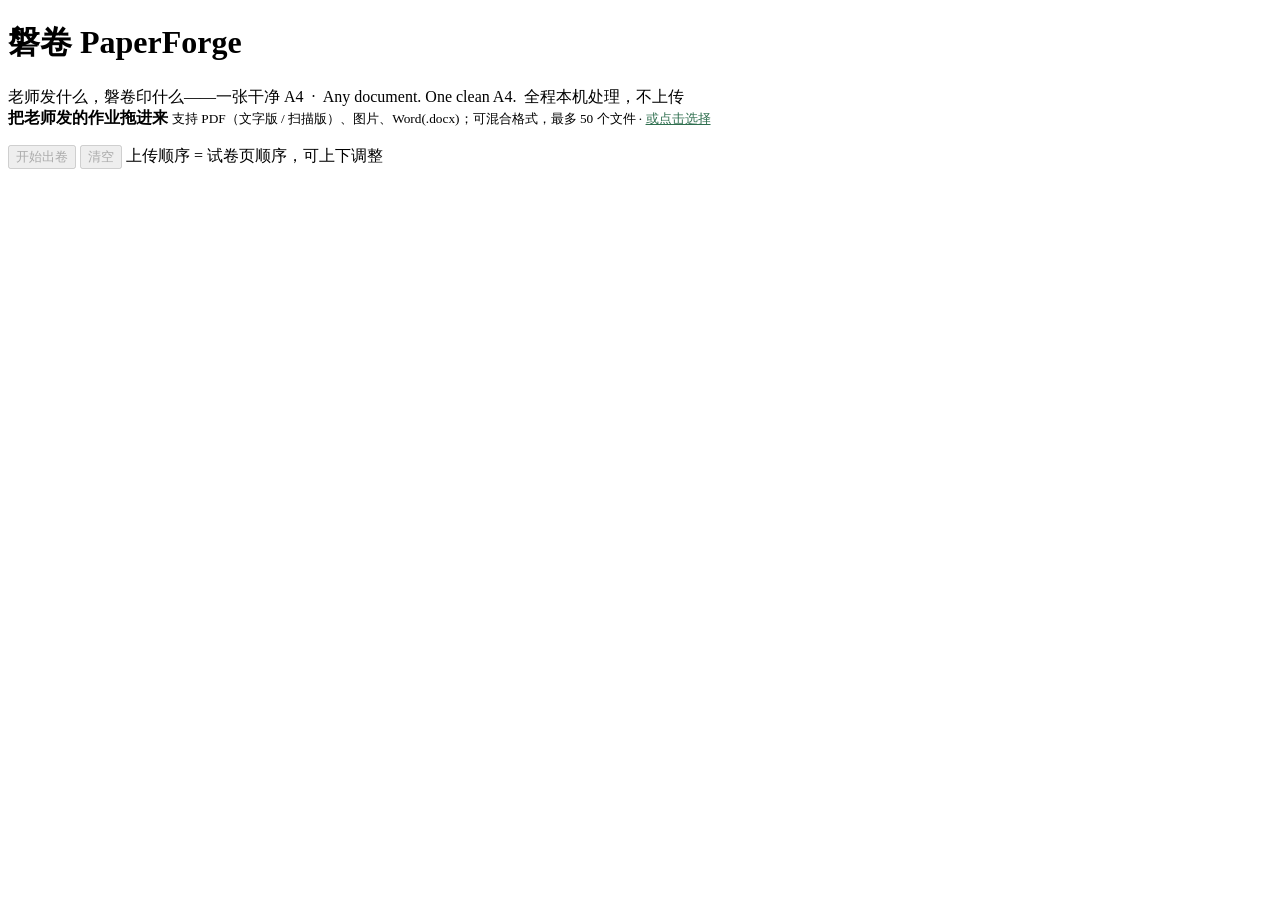
==== web/index.html @ 998189dc "feat: 磐卷 PaperForge V1.0 打印引擎 任意 PDF/图片/Word → 标准 A4 试卷 PDF。PRD §8.1 验收 F01-F10 全通过， 在公开样本与真实材料两套输入下" ====
<!DOCTYPE html>
<html lang="zh-CN">
<head>
<meta charset="utf-8">
<meta name="viewport" content="width=device-width,initial-scale=1">
<title>磐卷 PaperForge · 老师发什么，磐卷印什么</title>
<link rel="stylesheet" href="/css/app.css">
</head>
<body>
<header>
  <h1>磐卷 PaperForge</h1>
  <div class="tag">老师发什么，磐卷印什么——一张干净 A4 &nbsp;·&nbsp; Any document. One clean A4.
    &nbsp;<span class="badge">全程本机处理，不上传</span></div>
</header>
<main>
  <div class="card">
    <div class="drop" id="drop">
      <b>把老师发的作业拖进来</b>
      <small>支持 PDF（文字版 / 扫描版）、图片、Word(.docx)；可混合格式，最多 50 个文件 ·
        <a href="#" id="pick" style="color:#2f6f4f">或点击选择</a></small>
      <input type="file" id="fin" multiple accept=".pdf,.docx,.jpg,.jpeg,.png,.webp,.bmp" hidden>
    </div>
    <ul class="files" id="list"></ul>
    <div class="row" style="margin-top:14px">
      <button id="go" disabled>开始出卷</button>
      <button class="ghost" id="clr" disabled>清空</button>
      <span class="hint" id="hint">上传顺序 = 试卷页顺序，可上下调整</span>
    </div>
  </div>

  <div class="card" id="prog" hidden>
    <div class="row" style="justify-content:space-between">
      <b id="stage">排队中</b><span class="hint" id="pct">0%</span>
    </div>
    <div class="bar"><i id="bar"></i></div>
    <pre class="log" id="log"></pre>
  </div>
</main>
<script>
const $=s=>document.querySelector(s);
const fmtLogs=v=>(v||[]).map(x=>typeof x==='string'?x:`[${x.t}s] ${x.msg}`).join(' | ');
let files=[];   // {file, name, size}

function render(){
  const ul=$('#list'); ul.innerHTML='';
  files.forEach((f,i)=>{
    const li=document.createElement('li');
    li.innerHTML=`<span class="nm">${f.name}</span><span class="sz">${(f.size/1024).toFixed(0)} KB</span>
      <span class="mv"><button data-a="up" data-i="${i}">↑</button><button data-a="dn" data-i="${i}">↓</button>
      <button data-a="rm" data-i="${i}">✗</button></span>`;
    ul.appendChild(li);
  });
  $('#go').disabled = files.length===0;
  $('#clr').disabled = files.length===0;
  $('#hint').textContent = files.length? `${files.length} 个文件 · 上传顺序 = 页序` : '上传顺序 = 试卷页顺序，可上下调整';
}
function add(list){
  for(const f of list){
    if(files.some(x=>x.name===f.name && x.size===f.size)) continue;
    files.push({file:f, name:f.name, size:f.size});
  }
  render();
}
$('#pick').onclick=e=>{e.preventDefault(); $('#fin').click();};
$('#drop').onclick=()=>$('#fin').click();
$('#fin').onchange=e=>add(e.target.files);
$('#clr').onclick=()=>{files=[]; render();};
$('#list').onclick=e=>{
  const a=e.target.dataset.a, i=+e.target.dataset.i;
  if(!a) return;
  if(a==='rm') files.splice(i,1);
  if(a==='up'&&i>0) [files[i-1],files[i]]=[files[i],files[i-1]];
  if(a==='dn'&&i<files.length-1) [files[i+1],files[i]]=[files[i],files[i+1]];
  render();
};
['dragenter','dragover'].forEach(ev=>$('#drop').addEventListener(ev,e=>{e.preventDefault();$('#drop').classList.add('on');}));
['dragleave','drop'].forEach(ev=>$('#drop').addEventListener(ev,e=>{e.preventDefault();$('#drop').classList.remove('on');}));
$('#drop').addEventListener('drop',e=>add(e.dataTransfer.files));

$('#go').onclick=async()=>{
  const fd=new FormData();
  files.forEach(f=>fd.append('files', f.file, f.name));
  $('#prog').hidden=false; $('#go').disabled=true;
  $('#stage').textContent='上传中…'; $('#log').textContent='';
  let r;
  try{ r=await (await fetch('/api/tasks',{method:'POST',body:fd})).json(); }
  catch(e){ $('#stage').textContent='上传失败：'+e.message; $('#go').disabled=false; return; }
  (r.rejected||[]).forEach(x=>$('#log').textContent+=`✗ ${x.name}：${x.error}\n`);
  if(!r.task_id){ $('#stage').textContent='没有可用文件'; $('#go').disabled=false; return; }
  const timer=setInterval(async()=>{
    let s; try{ s=await (await fetch('/api/tasks/'+r.task_id)).json(); }catch(e){ return; }
    $('#stage').textContent=s.stage; $('#pct').textContent=Math.round(s.progress*100)+'%';
    $('#bar').style.width=(s.progress*100)+'%';
    $('#log').textContent=fmtLogs(s.logs);
    $('#log').scrollTop=$('#log').scrollHeight;
    if(s.status==='done'||s.status==='partial'||s.status==='failed'){
      clearInterval(timer); $('#go').disabled=false;
      if(s.export_ready) location.href='/preview.html?task='+r.task_id;
      else { $('#stage').textContent='失败：'+(s.error||'没有可排版的内容'); }
    }
  },900);
};
</script>
</body>
</html>
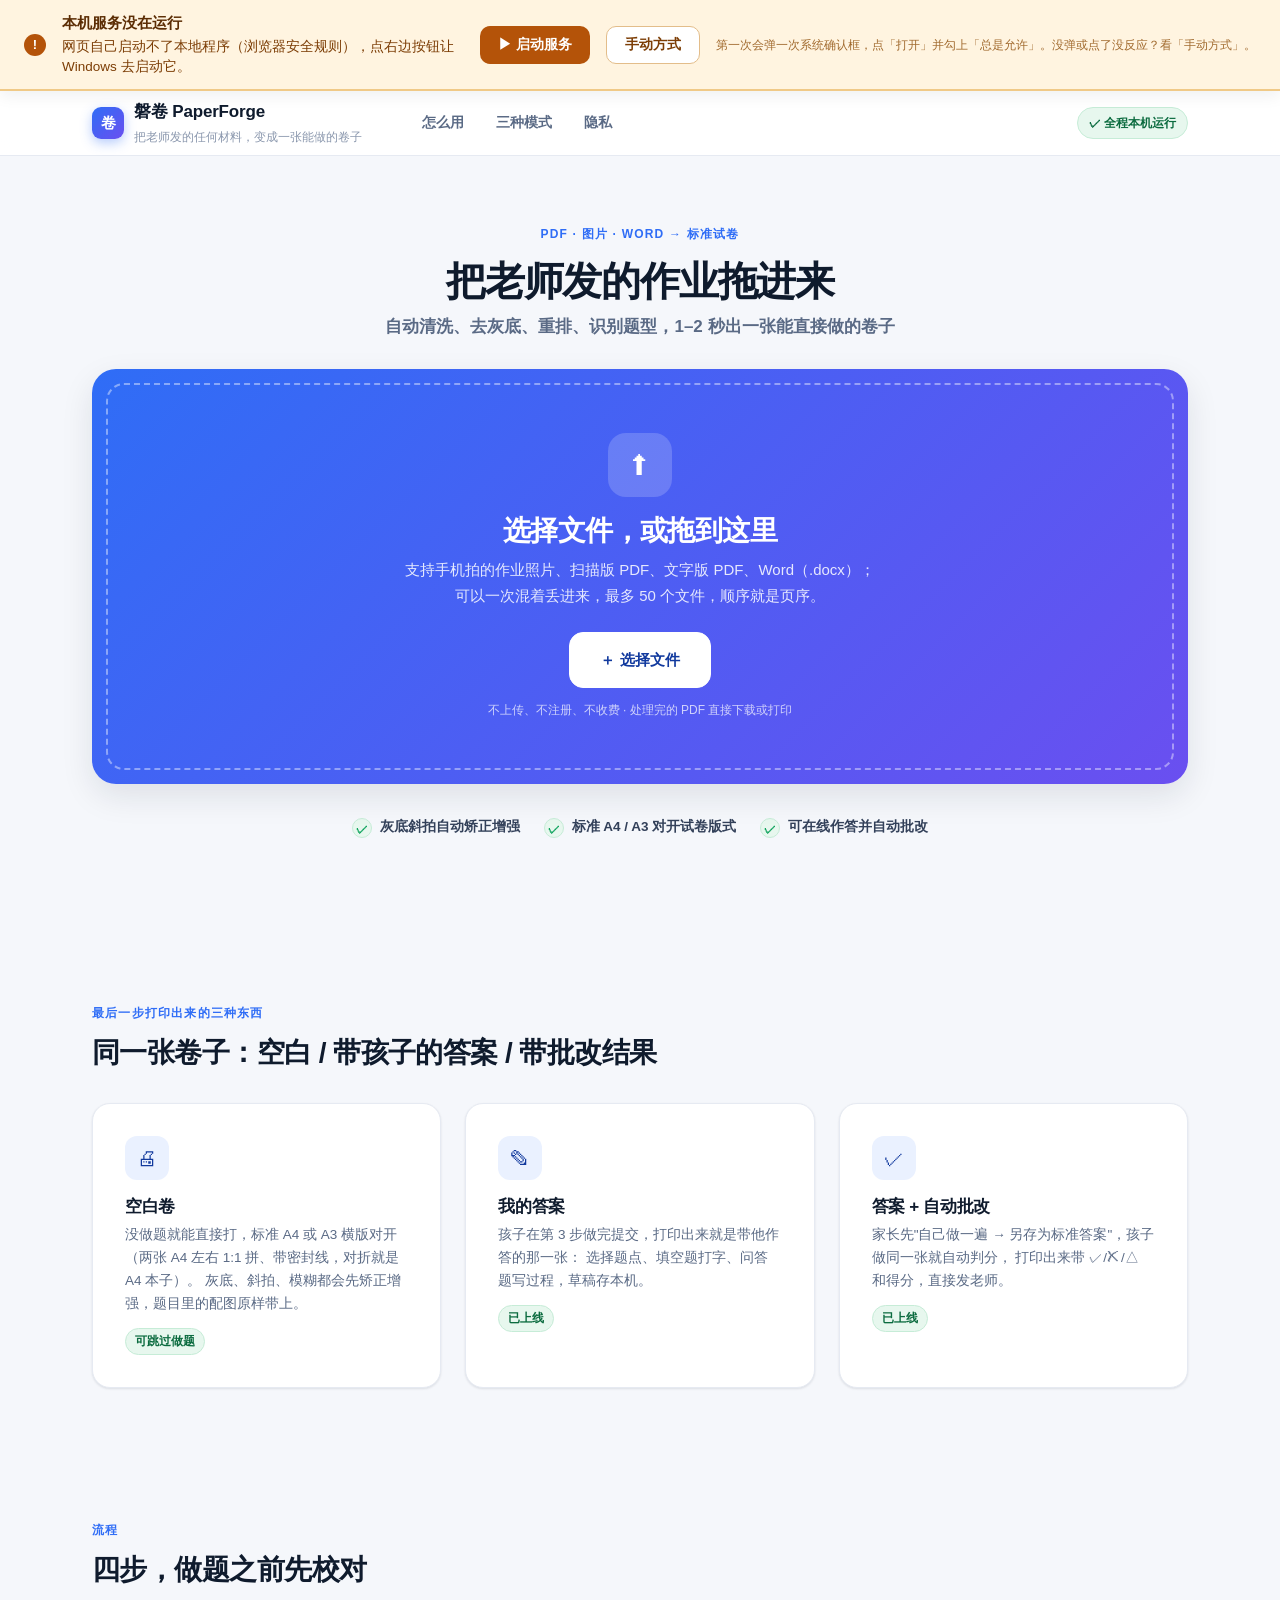
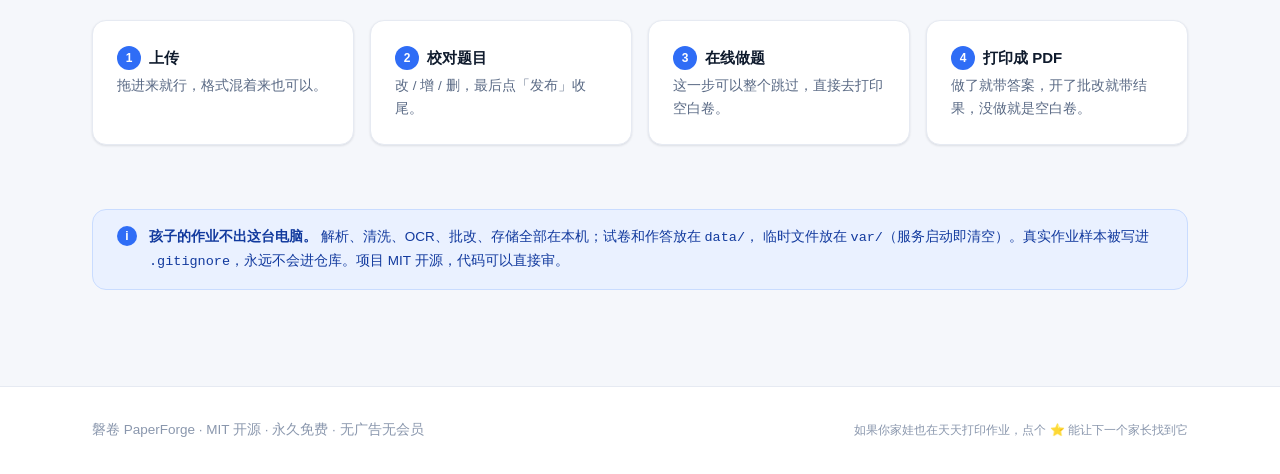
==== commit 22bf77e1: "feat: 配图裁图重写 + 题号识别补强 + 成品审计尺（九份真卷"做不了"清零） 裁图（app/extractor/figures.py） - 栏内探测 + 连通域分组 + 补洞合并：一张图不许被" ====
--- a/web/index.html
+++ b/web/index.html
@@ -4,55 +4,155 @@
 <meta charset="utf-8">
 <meta name="viewport" content="width=device-width,initial-scale=1">
 <title>磐卷 PaperForge · 老师发什么，磐卷印什么</title>
-<link rel="stylesheet" href="/css/app.css">
+<!-- 相对路径：绝对路径 /css/app.css 在 file:// 下会去磁盘根找，样式全丢 -->
+<link rel="stylesheet" href="css/app.css">
+<!-- 服务门闸：本机服务没起来时给一个「启动服务」按钮。
+     浏览器不能自己启动本地进程，所以这个按钮走 panjuan:// 协议让 Windows 去拉起服务。-->
+<script src="js/gate.js"></script>
 </head>
 <body>
-<header>
-  <h1>磐卷 PaperForge</h1>
-  <div class="tag">老师发什么，磐卷印什么——一张干净 A4 &nbsp;·&nbsp; Any document. One clean A4.
-    &nbsp;<span class="badge">全程本机处理，不上传</span></div>
-</header>
+<nav class="nav">
+  <div class="wrap nav__in">
+    <a class="logo" href="index.html">
+      <span class="logo__mark">卷</span>
+      <span>磐卷 PaperForge<small>把老师发的任何材料，变成一张能做的卷子</small></span>
+    </a>
+    <div class="nav__links">
+      <a href="#how">怎么用</a><a href="#modes">三种模式</a><a href="#privacy">隐私</a>
+    </div>
+    <div class="nav__right">
+      <span class="pill">✓ 全程本机运行</span>
+    </div>
+  </div>
+</nav>
+
 <main>
-  <div class="card">
-    <div class="drop" id="drop">
-      <b>把老师发的作业拖进来</b>
-      <small>支持 PDF（文字版 / 扫描版）、图片、Word(.docx)；可混合格式，最多 50 个文件 ·
-        <a href="#" id="pick" style="color:#2f6f4f">或点击选择</a></small>
+  <section class="wrap">
+
+    <div class="head">
+      <span class="eyebrow">PDF · 图片 · Word → 标准试卷</span>
+      <h1>把老师发的作业拖进来<small>自动清洗、去灰底、重排、识别题型，1–2 秒出一张能直接做的卷子</small></h1>
+    </div>
+
+    <div class="dropzone" id="drop">
+      <div class="dropzone__ico">⬆</div>
+      <h2>选择文件，或拖到这里</h2>
+      <p>支持手机拍的作业照片、扫描版 PDF、文字版 PDF、Word（.docx）；<br>
+        可以一次混着丢进来，最多 50 个文件，顺序就是页序。</p>
+      <button class="btn btn--lg btn--white" id="pickBtn" type="button">＋ 选择文件</button>
+      <small>不上传、不注册、不收费 · 处理完的 PDF 直接下载或打印</small>
       <input type="file" id="fin" multiple accept=".pdf,.docx,.jpg,.jpeg,.png,.webp,.bmp" hidden>
     </div>
-    <ul class="files" id="list"></ul>
-    <div class="row" style="margin-top:14px">
-      <button id="go" disabled>开始出卷</button>
-      <button class="ghost" id="clr" disabled>清空</button>
-      <span class="hint" id="hint">上传顺序 = 试卷页顺序，可上下调整</span>
-    </div>
+
+    <div class="trust">
+      <div><span class="tick">✓</span> 灰底斜拍自动矫正增强</div>
+      <div><span class="tick">✓</span> 标准 A4 / A3 对开试卷版式</div>
+      <div><span class="tick">✓</span> 可在线作答并自动批改</div>
+    </div>
+
+    <div id="picked" hidden style="margin-top:var(--s7)">
+      <div class="card">
+        <div class="card__head">
+          <h2>要出卷的文件</h2>
+          <span class="spacer"></span>
+          <span class="hint" id="hint">上传顺序 = 试卷页顺序</span>
+        </div>
+        <ul class="files" id="list"></ul>
+        <div class="btn-row" style="margin-top:var(--s5)">
+          <button class="btn btn--lg" id="go" disabled>开始出卷</button>
+          <button class="btn btn--lg btn--ghost" id="clr" disabled>清空</button>
+          <span class="hint">图片大的话多等几秒，扫描版会走增强</span>
+        </div>
+      </div>
+    </div>
+
+    <div class="card" id="prog" hidden style="margin-top:var(--s6)">
+      <div class="card__head"><h2 id="stage">排队中</h2>
+        <span class="spacer"></span><span class="badge badge--muted" id="pct">0%</span></div>
+      <div class="bar"><i id="bar"></i></div>
+      <pre class="log" id="log"></pre>
+    </div>
+  </section>
+
+  <section class="wrap" id="modes" style="margin-top:var(--s9)">
+    <div class="head head--left"><span class="eyebrow">最后一步打印出来的三种东西</span>
+      <h2 style="font-size:var(--f-2xl)">同一张卷子：空白 / 带孩子的答案 / 带批改结果</h2></div>
+    <div class="grid3">
+      <div class="feature">
+        <div class="feature__ico">🖨</div>
+        <h3>空白卷</h3>
+        <p>没做题就能直接打，标准 A4 或 A3 横版对开（两张 A4 左右 1:1 拼、带密封线，对折就是 A4 本子）。
+          灰底、斜拍、模糊都会先矫正增强，题目里的配图原样带上。</p>
+        <span class="badge badge--ok">可跳过做题</span>
+      </div>
+      <div class="feature">
+        <div class="feature__ico">✎</div>
+        <h3>我的答案</h3>
+        <p>孩子在第 3 步做完提交，打印出来就是带他作答的那一张：
+          选择题点、填空题打字、问答题写过程，草稿存本机。</p>
+        <span class="badge badge--ok">已上线</span>
+      </div>
+      <div class="feature">
+        <div class="feature__ico">✓</div>
+        <h3>答案 + 自动批改</h3>
+        <p>家长先"自己做一遍 → 另存为标准答案"，孩子做同一张就自动判分，
+          打印出来带 ✓/✗/△ 和得分，直接发老师。</p>
+        <span class="badge badge--ok">已上线</span>
+      </div>
+    </div>
+  </section>
+
+  <section class="wrap" id="how" style="margin-top:var(--s8)">
+    <div class="head head--left"><span class="eyebrow">流程</span>
+      <h2 style="font-size:var(--f-2xl)">四步，做题之前先校对</h2></div>
+    <div class="flow">
+      <div><b><i>1</i>上传</b><p>拖进来就行，格式混着来也可以。</p></div>
+      <div><b><i>2</i>校对题目</b><p>改 / 增 / 删，最后点「发布」收尾。</p></div>
+      <div><b><i>3</i>在线做题</b><p>这一步可以整个跳过，直接去打印空白卷。</p></div>
+      <div><b><i>4</i>打印成 PDF</b><p>做了就带答案，开了批改就带结果，没做就是空白卷。</p></div>
+    </div>
+  </section>
+
+  <section class="wrap" id="privacy" style="margin-top:var(--s8)">
+    <div class="alert alert--info">
+      <span class="alert__i">i</span>
+      <div><b>孩子的作业不出这台电脑。</b>
+        解析、清洗、OCR、批改、存储全部在本机；试卷和作答放在 <code>data/</code>，
+        临时文件放在 <code>var/</code>（服务启动即清空）。真实作业样本被写进
+        <code>.gitignore</code>，永远不会进仓库。项目 MIT 开源，代码可以直接审。</div>
+    </div>
+  </section>
+</main>
+
+<footer class="foot">
+  <div class="wrap">
+    <span>磐卷 PaperForge · MIT 开源 · 永久免费 · 无广告无会员</span>
+    <span class="spacer"></span>
+    <span class="hint">如果你家娃也在天天打印作业，点个 ⭐ 能让下一个家长找到它</span>
   </div>
-
-  <div class="card" id="prog" hidden>
-    <div class="row" style="justify-content:space-between">
-      <b id="stage">排队中</b><span class="hint" id="pct">0%</span>
-    </div>
-    <div class="bar"><i id="bar"></i></div>
-    <pre class="log" id="log"></pre>
-  </div>
-</main>
+</footer>
+
 <script>
 const $=s=>document.querySelector(s);
-const fmtLogs=v=>(v||[]).map(x=>typeof x==='string'?x:`[${x.t}s] ${x.msg}`).join(' | ');
-let files=[];   // {file, name, size}
+const fmtLogs=v=>(v||[]).map(x=>typeof x==='string'?x:`[${x.t}s] ${x.msg}`).join('\n');
+let files=[];
 
 function render(){
   const ul=$('#list'); ul.innerHTML='';
   files.forEach((f,i)=>{
+    const ext=(f.name.split('.').pop()||'').toUpperCase().slice(0,4);
     const li=document.createElement('li');
-    li.innerHTML=`<span class="nm">${f.name}</span><span class="sz">${(f.size/1024).toFixed(0)} KB</span>
-      <span class="mv"><button data-a="up" data-i="${i}">↑</button><button data-a="dn" data-i="${i}">↓</button>
-      <button data-a="rm" data-i="${i}">✗</button></span>`;
+    li.innerHTML=`<span class="ic">${ext}</span>
+      <span class="nm">${f.name}</span><span class="sz">${(f.size/1024).toFixed(0)} KB</span>
+      <span class="mv"><button data-a="up" data-i="${i}" title="上移">↑</button>
+        <button data-a="dn" data-i="${i}" title="下移">↓</button>
+        <button data-a="rm" data-i="${i}" title="移除">✗</button></span>`;
     ul.appendChild(li);
   });
   $('#go').disabled = files.length===0;
   $('#clr').disabled = files.length===0;
-  $('#hint').textContent = files.length? `${files.length} 个文件 · 上传顺序 = 页序` : '上传顺序 = 试卷页顺序，可上下调整';
+  $('#picked').hidden = files.length===0;
+  $('#hint').textContent = files.length? `${files.length} 个文件 · 顺序 = 页序` : '上传顺序 = 试卷页顺序';
 }
 function add(list){
   for(const f of list){
@@ -61,8 +161,8 @@
   }
   render();
 }
-$('#pick').onclick=e=>{e.preventDefault(); $('#fin').click();};
-$('#drop').onclick=()=>$('#fin').click();
+$('#pickBtn').onclick=e=>{e.preventDefault(); if(location.protocol!=='file:') $('#fin').click();};
+$('#drop').onclick=()=>{ if(location.protocol!=='file:') $('#fin').click(); };
 $('#fin').onchange=e=>add(e.target.files);
 $('#clr').onclick=()=>{files=[]; render();};
 $('#list').onclick=e=>{
@@ -75,7 +175,28 @@
 };
 ['dragenter','dragover'].forEach(ev=>$('#drop').addEventListener(ev,e=>{e.preventDefault();$('#drop').classList.add('on');}));
 ['dragleave','drop'].forEach(ev=>$('#drop').addEventListener(ev,e=>{e.preventDefault();$('#drop').classList.remove('on');}));
-$('#drop').addEventListener('drop',e=>add(e.dataTransfer.files));
+$('#drop').addEventListener('drop',e=>{ if(location.protocol!=='file:') add(e.dataTransfer.files); });
+
+/* 出完版直接进第 2 步「校对题目」：识别题型要跑 OCR，扫描卷十几秒，
+   所以这一步要有明确反馈，不能让页面停在"完成"上什么都不发生。 */
+async function toProofread(tid){
+  $('#stage').textContent='识别题型与配图…（扫描卷要跑 OCR，可能要十几秒）';
+  $('#pct').textContent=''; $('#bar').style.width='100%';
+  try{
+    const res=await fetch('api/papers/'+tid+'/parse',{method:'POST'});
+    const j=await res.json().catch(()=>({}));
+    if(!res.ok) throw new Error(j.detail||('HTTP '+res.status));
+    location.href='proofread.html?paper='+j.paper_id;
+  }catch(e){
+    $('#stage').textContent='识别题型失败：'+e.message;
+    $('#go').disabled=false;
+    const p=document.createElement('p'); p.className='hint'; p.style.marginTop='10px';
+    p.textContent='这份材料出得了版但认不出题目（常见于纯扫描又缺 OCR 引擎）。';
+    const a=document.createElement('a'); a.href='print.html?task='+tid; a.textContent='先去第 4 步打一张整页版 →';
+    p.appendChild(a);
+    $('#prog').appendChild(p);
+  }
+}
 
 $('#go').onclick=async()=>{
   const fd=new FormData();
@@ -83,20 +204,20 @@
   $('#prog').hidden=false; $('#go').disabled=true;
   $('#stage').textContent='上传中…'; $('#log').textContent='';
   let r;
-  try{ r=await (await fetch('/api/tasks',{method:'POST',body:fd})).json(); }
+  try{ r=await (await fetch('api/tasks',{method:'POST',body:fd})).json(); }
   catch(e){ $('#stage').textContent='上传失败：'+e.message; $('#go').disabled=false; return; }
   (r.rejected||[]).forEach(x=>$('#log').textContent+=`✗ ${x.name}：${x.error}\n`);
   if(!r.task_id){ $('#stage').textContent='没有可用文件'; $('#go').disabled=false; return; }
   const timer=setInterval(async()=>{
-    let s; try{ s=await (await fetch('/api/tasks/'+r.task_id)).json(); }catch(e){ return; }
+    let s; try{ s=await (await fetch('api/tasks/'+r.task_id)).json(); }catch(e){ return; }
     $('#stage').textContent=s.stage; $('#pct').textContent=Math.round(s.progress*100)+'%';
     $('#bar').style.width=(s.progress*100)+'%';
     $('#log').textContent=fmtLogs(s.logs);
     $('#log').scrollTop=$('#log').scrollHeight;
     if(s.status==='done'||s.status==='partial'||s.status==='failed'){
       clearInterval(timer); $('#go').disabled=false;
-      if(s.export_ready) location.href='/preview.html?task='+r.task_id;
-      else { $('#stage').textContent='失败：'+(s.error||'没有可排版的内容'); }
+      if(s.export_ready) toProofread(r.task_id);
+      else $('#stage').textContent='失败：'+(s.error||'没有可排版的内容');
     }
   },900);
 };
--- a/web/css/app.css
+++ b/web/css/app.css
@@ -0,0 +1,379 @@
+/* 磐卷 PaperForge · 设计系统 v2
+ *
+ * 两条硬约束（都是被真实反馈打出来的）：
+ *  1) 所有页面引用样式必须用【相对路径】css/app.css。
+ *     写成 /css/app.css 时，用户双击 HTML 用 file:// 打开会去 C:/css/app.css 找，
+ *     找不到 → 整页裸 HTML（用户原话"黑不溜秋的什么玩意"就是这个）。
+ *  2) 不依赖任何 CDN / 外部字体 / 图标库（PRD 承诺离线、零外网请求），
+ *     图标一律内联 SVG 或 Unicode 符号。
+ *
+ * 规范依据：8pt 栅格、单一主按钮、正文左对齐、UI 对比度 ≥3:1 / 文字 ≥4.5:1、
+ * 组内间距 < 组间间距、状态不只靠颜色（符号 + 文字同时给）。
+ */
+:root{
+  /* 间距：只用这些值 */
+  --s1:4px; --s2:8px; --s3:12px; --s4:16px; --s5:24px; --s6:32px; --s7:48px; --s8:64px; --s9:96px;
+  /* 墨色 */
+  --ink:#0f1b2d; --ink-2:#33415a; --body:#5a6a85; --muted:#8a97ad;
+  --line:#e6eaf2; --line-2:#d3dae7;
+  --bg:#f5f7fb; --surface:#fff; --surface-2:#fafbfe;
+  /* 品牌：蓝→靛，工具类产品的通用可信配色 */
+  --brand:#2f6df6; --brand-ink:#1a4fd0; --brand-deep:#123a9e; --brand-soft:#eaf1ff;
+  --accent:#6a4ff0;
+  --ok:#12a45f; --ok-soft:#e7f7ee;
+  --warn:#b45309; --warn-soft:#fff4e0;
+  --danger:#d1483b; --danger-soft:#fdecea;
+  --r-xs:8px; --r-sm:10px; --r:14px; --r-lg:18px; --r-xl:24px;
+  --sh-1:0 1px 2px rgba(15,27,45,.05), 0 1px 3px rgba(15,27,45,.06);
+  --sh-2:0 4px 16px rgba(15,27,45,.07);
+  --sh-3:0 12px 32px rgba(15,27,45,.10);
+  --sh-brand:0 10px 28px rgba(47,109,246,.28);
+  --f-xs:12px; --f-sm:13.5px; --f-md:15px; --f-lg:17px; --f-xl:21px; --f-2xl:28px; --f-3xl:40px;
+}
+*{box-sizing:border-box}
+html,body{margin:0;padding:0}
+body{
+  font:var(--f-md)/1.7 -apple-system,BlinkMacSystemFont,"Segoe UI","Microsoft YaHei",
+       "PingFang SC","Hiragino Sans GB",sans-serif;
+  background:var(--bg); color:var(--ink); -webkit-font-smoothing:antialiased;
+}
+h1,h2,h3,h4{margin:0; line-height:1.28; letter-spacing:-.02em; color:var(--ink); font-weight:700}
+p{margin:0}
+a{color:var(--brand-ink); text-decoration:none}
+a:hover{text-decoration:underline}
+img{max-width:100%}
+.wrap{max-width:1160px; margin:0 auto; padding:0 var(--s6)}
+.sr{position:absolute;width:1px;height:1px;overflow:hidden;clip:rect(0 0 0 0);white-space:nowrap}
+
+/* ── 顶栏 ───────────────────────────────── */
+.nav{
+  background:rgba(255,255,255,.92); backdrop-filter:saturate(1.6) blur(10px);
+  border-bottom:1px solid var(--line); position:sticky; top:0; z-index:40;
+}
+.nav__in{display:flex; align-items:center; gap:var(--s5); height:64px}
+.logo{display:flex; align-items:center; gap:10px; font-weight:800; font-size:var(--f-lg); color:var(--ink); letter-spacing:-.01em}
+.logo:hover{text-decoration:none}
+.logo__mark{
+  width:32px; height:32px; border-radius:9px; flex:none;
+  background:linear-gradient(135deg,var(--brand),var(--accent));
+  color:#fff; display:grid; place-items:center; font-size:15px; font-weight:800;
+  box-shadow:0 4px 12px rgba(47,109,246,.35);
+}
+.logo small{display:block; font-size:var(--f-xs); font-weight:500; color:var(--muted); letter-spacing:0}
+.nav__links{display:flex; gap:var(--s2); margin-left:var(--s5)}
+.nav__links a{padding:8px 12px; border-radius:var(--r-xs); color:var(--body); font-size:var(--f-sm); font-weight:600}
+.nav__links a:hover{background:var(--surface); color:var(--ink); text-decoration:none}
+.nav__right{margin-left:auto; display:flex; align-items:center; gap:var(--s3)}
+.pill{
+  display:inline-flex; align-items:center; gap:6px; padding:5px 11px; border-radius:999px;
+  font-size:var(--f-xs); font-weight:700; background:var(--ok-soft); color:#0b6b3f; border:1px solid #c6ecd7;
+}
+
+/* 步骤条（做题/校对页用） */
+.steps{display:flex; gap:6px; align-items:center; flex-wrap:wrap}
+.steps a{
+  display:inline-flex; align-items:center; gap:7px; padding:7px 13px; border-radius:999px;
+  font-size:var(--f-sm); font-weight:600; color:var(--body); border:1px solid transparent;
+}
+.steps a:hover{background:var(--surface); border-color:var(--line); text-decoration:none}
+.steps a.on{background:var(--brand-soft); color:var(--brand-deep); border-color:#c9dcff}
+.steps i{
+  width:19px; height:19px; border-radius:50%; background:var(--line); color:var(--body);
+  font-size:11px; font-style:normal; display:grid; place-items:center; font-weight:700;
+}
+.steps a.on i{background:var(--brand); color:#fff}
+
+/* ── 页头 ───────────────────────────────── */
+.head{padding:var(--s8) 0 var(--s6); text-align:center}
+.head--left{text-align:left}
+.eyebrow{
+  display:inline-block; font-size:var(--f-xs); font-weight:800; letter-spacing:.1em;
+  text-transform:uppercase; color:var(--brand); margin-bottom:var(--s3);
+}
+.head h1{font-size:var(--f-3xl); letter-spacing:-.03em}
+.head p{color:var(--body); font-size:var(--f-lg); margin-top:var(--s3); max-width:640px}
+.head--left p{max-width:none}
+.head h1 small{display:block; font-size:var(--f-lg); font-weight:600; color:var(--body); margin-top:var(--s2); letter-spacing:0}
+
+/* ── 卡片 ───────────────────────────────── */
+.card{
+  background:var(--surface); border:1px solid var(--line); border-radius:var(--r-lg);
+  padding:var(--s6); box-shadow:var(--sh-1);
+}
+.card--pad-lg{padding:var(--s7)}
+.card--flat{box-shadow:none}
+.card h2{font-size:var(--f-xl); margin-bottom:var(--s2)}
+.card h3{font-size:var(--f-lg); margin-bottom:var(--s1)}
+.card__head{display:flex; align-items:center; gap:var(--s3); margin-bottom:var(--s5); flex-wrap:wrap}
+.card__head h2{margin:0}
+.card__head .spacer,.btn-row .spacer{margin-left:auto}
+.sect{
+  font-size:var(--f-xs); font-weight:800; color:var(--muted); letter-spacing:.09em;
+  text-transform:uppercase; margin:var(--s6) 0 var(--s3); padding-top:var(--s4); border-top:1px solid var(--line);
+}
+.sect:first-child{margin-top:0; padding-top:0; border-top:0}
+
+/* ── 布局 ───────────────────────────────── */
+.cols{display:grid; grid-template-columns:minmax(0,1fr) 340px; gap:var(--s6); align-items:start}
+.cols--wide-aside{grid-template-columns:minmax(0,1fr) 380px}
+.side{position:sticky; top:88px}
+.grid2{display:grid; grid-template-columns:repeat(auto-fit,minmax(260px,1fr)); gap:var(--s5)}
+.grid3{display:grid; grid-template-columns:repeat(auto-fit,minmax(240px,1fr)); gap:var(--s5)}
+.stack{display:flex; flex-direction:column; gap:var(--s5)}
+@media (max-width:980px){ .cols,.cols--wide-aside{grid-template-columns:1fr} .side{position:static} }
+
+/* ── 按钮 ───────────────────────────────── */
+.btn{
+  display:inline-flex; align-items:center; justify-content:center; gap:var(--s2);
+  min-height:44px; padding:11px 22px; border-radius:var(--r-sm); border:1px solid var(--brand);
+  background:var(--brand); color:#fff; font:inherit; font-size:var(--f-sm); font-weight:700;
+  cursor:pointer; text-decoration:none; white-space:nowrap;
+  transition:background .15s,border-color .15s,box-shadow .15s,transform .05s;
+}
+.btn:hover:not(:disabled){background:var(--brand-ink); border-color:var(--brand-ink); box-shadow:var(--sh-brand)}
+.btn:active:not(:disabled){transform:translateY(1px)}
+.btn:focus-visible{outline:3px solid #b5cdff; outline-offset:2px}
+.btn:disabled{opacity:.5; cursor:not-allowed; box-shadow:none}
+.btn--lg{min-height:52px; padding:14px 30px; font-size:var(--f-md); border-radius:var(--r)}
+.btn--sm{min-height:34px; padding:6px 13px; font-size:var(--f-xs); border-radius:var(--r-xs)}
+.btn--ghost{background:var(--surface); color:var(--ink-2); border-color:var(--line-2); font-weight:600}
+.btn--ghost:hover:not(:disabled){background:var(--brand-soft); border-color:#c9dcff; color:var(--brand-deep); box-shadow:none}
+.btn--white{background:#fff; color:var(--brand-deep); border-color:#fff}
+.btn--white:hover:not(:disabled){background:#f2f6ff; border-color:#f2f6ff; color:var(--brand-deep)}
+.btn--danger{background:var(--surface); color:var(--danger); border-color:#f0c8c2}
+.btn--danger:hover:not(:disabled){background:var(--danger-soft); border-color:var(--danger); box-shadow:none}
+.btn--block{width:100%}
+.btn-row{display:flex; gap:var(--s3); flex-wrap:wrap; align-items:center}
+
+/* ── 表单 ───────────────────────────────── */
+.field{display:block; margin-bottom:var(--s4)}
+.field > span{display:block; font-size:var(--f-sm); font-weight:700; color:var(--ink-2); margin-bottom:6px}
+.field small{display:block; font-size:var(--f-xs); color:var(--muted); font-weight:500; margin-top:4px; line-height:1.55}
+input[type=text],input[type=number],select,textarea{
+  font:inherit; font-size:var(--f-sm); color:var(--ink); background:var(--surface);
+  border:1px solid var(--line-2); border-radius:var(--r-xs); padding:10px 12px; width:100%;
+  transition:border-color .15s,box-shadow .15s;
+}
+input[type=text]:focus,input[type=number]:focus,select:focus,textarea:focus{
+  outline:none; border-color:var(--brand); box-shadow:0 0 0 3px rgba(47,109,246,.16)}
+textarea{min-height:96px; line-height:1.7; resize:vertical}
+input[type=range]{width:100%; accent-color:var(--brand); padding:0; height:34px}
+input[type=checkbox]{width:18px; height:18px; accent-color:var(--brand); margin:0; flex:none}
+.field--inline{display:flex; align-items:center; justify-content:space-between; gap:var(--s4)}
+.field--inline > span{margin:0; font-weight:600}
+.field-grid{display:grid; grid-template-columns:repeat(auto-fit,minmax(140px,1fr)); gap:var(--s4)}
+
+/* ── 状态 ───────────────────────────────── */
+.hint{color:var(--muted); font-size:var(--f-xs); line-height:1.65}
+.alert{
+  display:flex; gap:var(--s3); align-items:flex-start; border-radius:var(--r);
+  padding:var(--s4) var(--s5); font-size:var(--f-sm); line-height:1.65;
+  border:1px solid var(--line); background:var(--surface-2); color:var(--ink-2);
+}
+.alert b{color:inherit}
+.alert--ok{background:var(--ok-soft); border-color:#c6ecd7; color:#0b5c37}
+.alert--warn{background:var(--warn-soft); border-color:#f3ddb0; color:#7c3d05}
+.alert--err{background:var(--danger-soft); border-color:#f3cdc6; color:#8f2318}
+.alert--info{background:var(--brand-soft); border-color:#c9dcff; color:var(--brand-deep)}
+.alert__i{flex:none; width:20px; height:20px; border-radius:50%; display:grid; place-items:center;
+  font-size:12px; font-weight:800; background:currentColor; color:#fff}
+.alert--info .alert__i{background:var(--brand)}
+.alert--ok .alert__i{background:var(--ok)}
+.alert--warn .alert__i{background:var(--warn)}
+.alert--err .alert__i{background:var(--danger)}
+.badge{
+  display:inline-flex; align-items:center; gap:5px; padding:3px 9px; border-radius:999px;
+  font-size:var(--f-xs); font-weight:700; line-height:1.6; white-space:nowrap;
+  background:#eef1f7; color:var(--ink-2); border:1px solid var(--line);
+}
+.badge--ok{background:var(--ok-soft); color:#0b6b3f; border-color:#c6ecd7}
+.badge--warn{background:var(--warn-soft); color:var(--warn); border-color:#f3ddb0}
+.badge--err{background:var(--danger-soft); color:var(--danger); border-color:#f3cdc6}
+.badge--muted{background:var(--surface-2); color:var(--muted)}
+.bar{height:8px; background:#e9edf5; border-radius:999px; overflow:hidden; margin:var(--s3) 0}
+.bar i{display:block; height:100%; background:linear-gradient(90deg,var(--brand),var(--accent)); width:0; transition:width .35s}
+pre.log{
+  background:#0f1b2d; color:#cfe0f5; padding:var(--s4); border-radius:var(--r);
+  font-size:var(--f-xs); line-height:1.7; max-height:220px; overflow:auto; margin:0; white-space:pre-wrap;
+}
+.empty{
+  border:1px dashed var(--line-2); border-radius:var(--r); padding:var(--s7);
+  text-align:center; color:var(--muted); background:var(--surface-2); font-size:var(--f-sm);
+}
+
+/* ── 上传：主视觉 ───────────────────────── */
+.dropzone{
+  position:relative; border-radius:var(--r-xl); padding:var(--s8) var(--s6);
+  background:linear-gradient(135deg,var(--brand) 0%,var(--accent) 100%);
+  box-shadow:var(--sh-3); cursor:pointer; text-align:center; color:#fff; overflow:hidden;
+  transition:transform .15s, box-shadow .15s;
+}
+.dropzone:hover{transform:translateY(-2px); box-shadow:0 18px 44px rgba(47,109,246,.34)}
+.dropzone::after{
+  content:""; position:absolute; inset:14px; border:2px dashed rgba(255,255,255,.42);
+  border-radius:var(--r-lg); pointer-events:none;
+}
+.dropzone.on{outline:3px solid #fff; outline-offset:-18px}
+.dropzone__ico{
+  width:64px; height:64px; margin:0 auto var(--s4); border-radius:18px;
+  background:rgba(255,255,255,.18); display:grid; place-items:center; font-size:28px;
+}
+.dropzone h2{color:#fff; font-size:var(--f-2xl); letter-spacing:-.02em}
+.dropzone p{color:rgba(255,255,255,.86); font-size:var(--f-md); margin:var(--s2) auto var(--s5); max-width:520px}
+.dropzone .btn--white{position:relative; z-index:2}
+.dropzone small{display:block; margin-top:var(--s3); color:rgba(255,255,255,.72); font-size:var(--f-xs)}
+.trust{display:flex; gap:var(--s5); justify-content:center; flex-wrap:wrap; margin-top:var(--s6)}
+.trust div{display:flex; align-items:center; gap:var(--s2); font-size:var(--f-sm); color:var(--ink-2); font-weight:600}
+.tick{width:20px; height:20px; border-radius:50%; background:var(--ok-soft); color:var(--ok);
+  display:grid; place-items:center; font-size:12px; font-weight:800; flex:none; border:1px solid #c6ecd7}
+
+/* 文件列表 */
+ul.files{list-style:none; padding:0; margin:0; display:flex; flex-direction:column; gap:var(--s2)}
+ul.files li{
+  display:flex; align-items:center; gap:var(--s3); padding:var(--s3);
+  border:1px solid var(--line); border-radius:var(--r-sm); background:var(--surface);
+  font-size:var(--f-sm); box-shadow:var(--sh-1);
+}
+ul.files li.bad{background:var(--danger-soft); border-color:#f3cdc6}
+ul.files .ic{width:30px; height:30px; border-radius:8px; background:var(--brand-soft); color:var(--brand-deep);
+  display:grid; place-items:center; font-size:11px; font-weight:800; flex:none}
+ul.files .nm{flex:1; min-width:0; overflow:hidden; text-overflow:ellipsis; white-space:nowrap; font-weight:600}
+ul.files .sz{color:var(--muted); font-size:var(--f-xs); flex:none}
+ul.files .er{color:var(--danger); font-size:var(--f-xs); flex:none; max-width:42%}
+ul.files .mv{display:flex; gap:4px}
+ul.files .mv button{
+  min-height:30px; padding:0 9px; font-size:var(--f-xs); font-weight:700; background:var(--surface);
+  color:var(--body); border:1px solid var(--line-2); border-radius:var(--r-xs); cursor:pointer;
+}
+ul.files .mv button:hover{border-color:var(--brand); color:var(--brand-deep); background:var(--brand-soft)}
+
+/* 特性卡 */
+.feature{background:var(--surface); border:1px solid var(--line); border-radius:var(--r-lg); padding:var(--s6); box-shadow:var(--sh-1)}
+.feature__ico{width:44px; height:44px; border-radius:12px; background:var(--brand-soft); color:var(--brand-deep);
+  display:grid; place-items:center; font-size:20px; margin-bottom:var(--s4)}
+.feature h3{font-size:var(--f-lg); margin-bottom:6px}
+.feature p{color:var(--body); font-size:var(--f-sm); line-height:1.7}
+.feature .badge{margin-top:var(--s3)}
+
+/* 步骤条（首页说明用） */
+.flow{display:grid; grid-template-columns:repeat(auto-fit,minmax(180px,1fr)); gap:var(--s4)}
+.flow div{background:var(--surface); border:1px solid var(--line); border-radius:var(--r); padding:var(--s5); box-shadow:var(--sh-1)}
+.flow b{display:flex; align-items:center; gap:var(--s2); font-size:var(--f-md); margin-bottom:4px}
+.flow b i{width:24px; height:24px; border-radius:50%; background:var(--brand); color:#fff; font-style:normal;
+  font-size:var(--f-xs); font-weight:800; display:grid; place-items:center; flex:none}
+.flow p{color:var(--body); font-size:var(--f-sm)}
+
+/* ── 预览 ───────────────────────────────── */
+.thumbs{display:flex; flex-direction:column; gap:var(--s2); max-height:62vh; overflow:auto; padding-right:var(--s1)}
+.thumbs button{padding:0; border:2px solid transparent; background:none; border-radius:var(--r-sm); cursor:pointer; display:block}
+.thumbs img{width:100%; border-radius:6px; display:block; border:1px solid var(--line)}
+.thumbs button.sel{border-color:var(--brand)}
+.stage{background:var(--surface); border:1px solid var(--line); border-radius:var(--r-lg); padding:var(--s5); text-align:center; box-shadow:var(--sh-2)}
+.stage img{max-width:100%; max-height:70vh; box-shadow:var(--sh-2); border-radius:4px}
+.stage__meta{display:flex; justify-content:center; gap:var(--s3); margin-top:var(--s4); flex-wrap:wrap}
+
+/* ── 题目卡（校对 / 做题共用） ───────────── */
+.qcard{
+  background:var(--surface); border:1px solid var(--line); border-radius:var(--r-lg);
+  padding:var(--s6); margin-bottom:var(--s5); box-shadow:var(--sh-1);
+}
+.qcard--warn{border-color:#f3ddb0; background:#fffdf7}
+.qcard__head{display:flex; align-items:flex-start; gap:var(--s4); margin-bottom:var(--s4)}
+.qcard__no{
+  flex:none; min-width:34px; height:34px; padding:0 var(--s2); border-radius:var(--r-xs);
+  background:var(--brand); color:#fff; display:grid; place-items:center;
+  font-size:var(--f-sm); font-weight:800;
+}
+.qcard__title{font-size:var(--f-lg); line-height:1.75; word-break:break-word; color:var(--ink)}
+.qcard__tools{display:flex; gap:var(--s2); flex-wrap:wrap; align-items:center; margin-top:var(--s5);
+  padding-top:var(--s4); border-top:1px dashed var(--line)}
+.tags{display:flex; gap:var(--s2); flex-wrap:wrap; margin-top:var(--s2)}
+.opts{display:flex; flex-direction:column; gap:var(--s2); margin-top:var(--s3)}
+.opt-line{display:flex; align-items:center; gap:var(--s3); border:1px solid var(--line); border-radius:var(--r-sm);
+  padding:var(--s3); background:var(--surface-2)}
+.opt-line:hover{border-color:var(--line-2)}
+.opt-line input[type=radio]{width:19px; height:19px; accent-color:var(--brand); flex:none; margin:0}
+.opt-line .txt{flex:1; min-width:0}
+.opt-line input[type=text]{border:0; padding:0; background:transparent; box-shadow:none!important}
+.opt-key{flex:none; width:26px; height:26px; border-radius:50%; background:var(--brand-soft); color:var(--brand-deep);
+  border:1px solid #c9dcff; display:grid; place-items:center; font-size:var(--f-xs); font-weight:800}
+.figures{display:flex; gap:var(--s4); flex-wrap:wrap; margin-top:var(--s4)}
+.figures figure{margin:0; border:1px solid var(--line); border-radius:var(--r-sm); background:var(--surface-2);
+  padding:var(--s3); max-width:360px}
+.figures img{display:block; width:100%; height:auto; border-radius:4px; background:#fff}
+.figures figcaption{font-size:var(--f-xs); color:var(--muted); padding-top:var(--s2);
+  display:flex; gap:var(--s2); align-items:center; flex-wrap:wrap}
+.blanks{display:flex; gap:var(--s4); flex-wrap:wrap; margin-top:var(--s4)}
+.blank-item{display:flex; align-items:center; gap:var(--s2)}
+.blank-item span{font-size:var(--f-xs); color:var(--muted); white-space:nowrap; font-weight:700}
+.blank-item input{width:160px}
+.verdict{font-weight:800; font-size:var(--f-sm); white-space:nowrap; background:none; border:0; cursor:pointer}
+.verdict--correct{color:var(--ok)}
+.verdict--wrong{color:var(--danger)}
+.verdict--pending{color:var(--warn)}
+.summary{background:var(--surface); border:1px solid var(--line); border-radius:var(--r-lg);
+  padding:var(--s5) var(--s6); margin-bottom:var(--s5); box-shadow:var(--sh-2)}
+.summary b{font-size:var(--f-2xl); color:var(--brand-deep)}
+.summary__row{display:flex; gap:var(--s5); flex-wrap:wrap; margin-top:var(--s3); font-size:var(--f-sm); font-weight:700}
+.kv{display:flex; justify-content:space-between; gap:var(--s3); font-size:var(--f-sm); padding:7px 0; border-bottom:1px dashed var(--line)}
+.kv:last-child{border-bottom:0}
+.kv span:last-child{color:var(--muted); font-weight:700}
+
+/* 页脚 */
+.foot{border-top:1px solid var(--line); background:var(--surface); margin-top:var(--s9); padding:var(--s6) 0}
+.foot .wrap{display:flex; gap:var(--s4); align-items:center; flex-wrap:wrap; color:var(--muted); font-size:var(--f-sm)}
+.foot .spacer{margin-left:auto}
+
+/* ── 服务门闸（js/gate.js 动态插入，四个页面共用）────────────────
+ * 浏览器沙箱不允许网页启动本地进程，所以这里给一个「启动服务」按钮：
+ * 点击 → location.href='panjuan://start' → Windows 用注册的协议处理器
+ * 跑 scripts\start_hidden.vbs（隐藏窗口）→ 起 uvicorn。
+ * 位置：粘在页面最顶部（sticky），z-index 60 高于 .nav 的 40 ——
+ * 滚动时门闸压在导航上面，这是故意的：服务没起来的那一屏里，
+ * 导航上的按钮全是死的，唯一能点的就是这个横幅。
+ */
+.pj-gate{position:sticky;top:0;z-index:60;display:flex;align-items:center;flex-wrap:wrap;
+  gap:var(--s3) var(--s4);padding:var(--s3) var(--s5);
+  background:var(--warn-soft);border-bottom:2px solid #f0c987;
+  color:#7c3d05;font-size:var(--f-sm);line-height:1.5;box-shadow:var(--sh-2)}
+.pj-gate--ok{background:var(--ok-soft);border-bottom-color:#9fdcb8;color:#0b5c37}
+.pj-gate__ico{flex:none;width:22px;height:22px;border-radius:50%;display:inline-flex;
+  align-items:center;justify-content:center;font-weight:800;font-size:13px;
+  background:var(--warn);color:#fff}
+.pj-gate--ok .pj-gate__ico{background:var(--ok)}
+.pj-gate__txt{flex:1 1 320px;min-width:0}
+.pj-gate__txt strong{display:block;color:#5c2d04;font-size:var(--f-md)}
+.pj-gate--ok .pj-gate__txt strong{color:#0b5c37}
+.pj-gate__sub{display:block;margin-top:2px}
+.pj-gate__btn{border:0;border-radius:var(--r-sm);padding:9px 18px;min-height:38px;
+  background:var(--warn);color:#fff;font-weight:700;font-size:var(--f-sm);
+  cursor:pointer;font-family:inherit;transition:background .12s}
+.pj-gate__btn:hover{background:#8a3f06}
+.pj-gate__btn:focus-visible{outline:3px solid #f0c987;outline-offset:2px}
+.pj-gate__btn--ghost{background:#fff;color:#7c3d05;border:1px solid #e3bd8a}
+.pj-gate__btn--ghost:hover{background:#fff3e0}
+.pj-gate__msg{margin-left:auto;font-size:var(--f-xs);color:#a16a2e}
+
+/* ── 第 4 步「打印成 PDF」的内容三态选择器 ──────────────────────
+ * 不可用的选项【照样显示】，但把"为什么不能选"写在里面：
+ * 灰掉一个没有解释的按钮，用户只会反复点它或者以为程序坏了。
+ */
+.modes{display:flex;flex-direction:column;gap:var(--s2);margin-top:var(--s3)}
+.mode{display:flex;gap:var(--s3);align-items:flex-start;border:1px solid var(--line);
+  border-radius:var(--r-sm);padding:var(--s3) var(--s4);background:var(--surface);
+  cursor:pointer;transition:border-color .12s,box-shadow .12s}
+.mode:hover{border-color:var(--line-2)}
+.mode input{margin:3px 0 0;width:18px;height:18px;accent-color:var(--brand);flex:none}
+.mode b{display:block;font-size:var(--f-sm);color:var(--ink)}
+.mode small{display:block;color:var(--muted);font-size:var(--f-xs);line-height:1.5;margin-top:2px}
+.mode.on{border-color:var(--brand);box-shadow:0 0 0 3px var(--brand-soft)}
+.mode.off{background:var(--surface-2);cursor:not-allowed}
+.mode.off b{color:var(--body)}
+.mode.off input{accent-color:var(--muted)}
+
+/* 「手动方式」那一屏的条目：绝对路径要能看清、能一键复制 */
+.pj-gate__row{flex:1 1 100%;display:flex;align-items:center;gap:var(--s3);flex-wrap:wrap;
+  border-top:1px dashed #e3bd8a;padding-top:var(--s2);font-size:var(--f-xs)}
+.pj-gate__row b{color:#5c2d04;font-size:var(--f-sm)}
+.pj-gate__row code{word-break:break-all}
+.pj-gate__row .pj-gate__sub{flex:1 1 100%;color:#8a5a24}
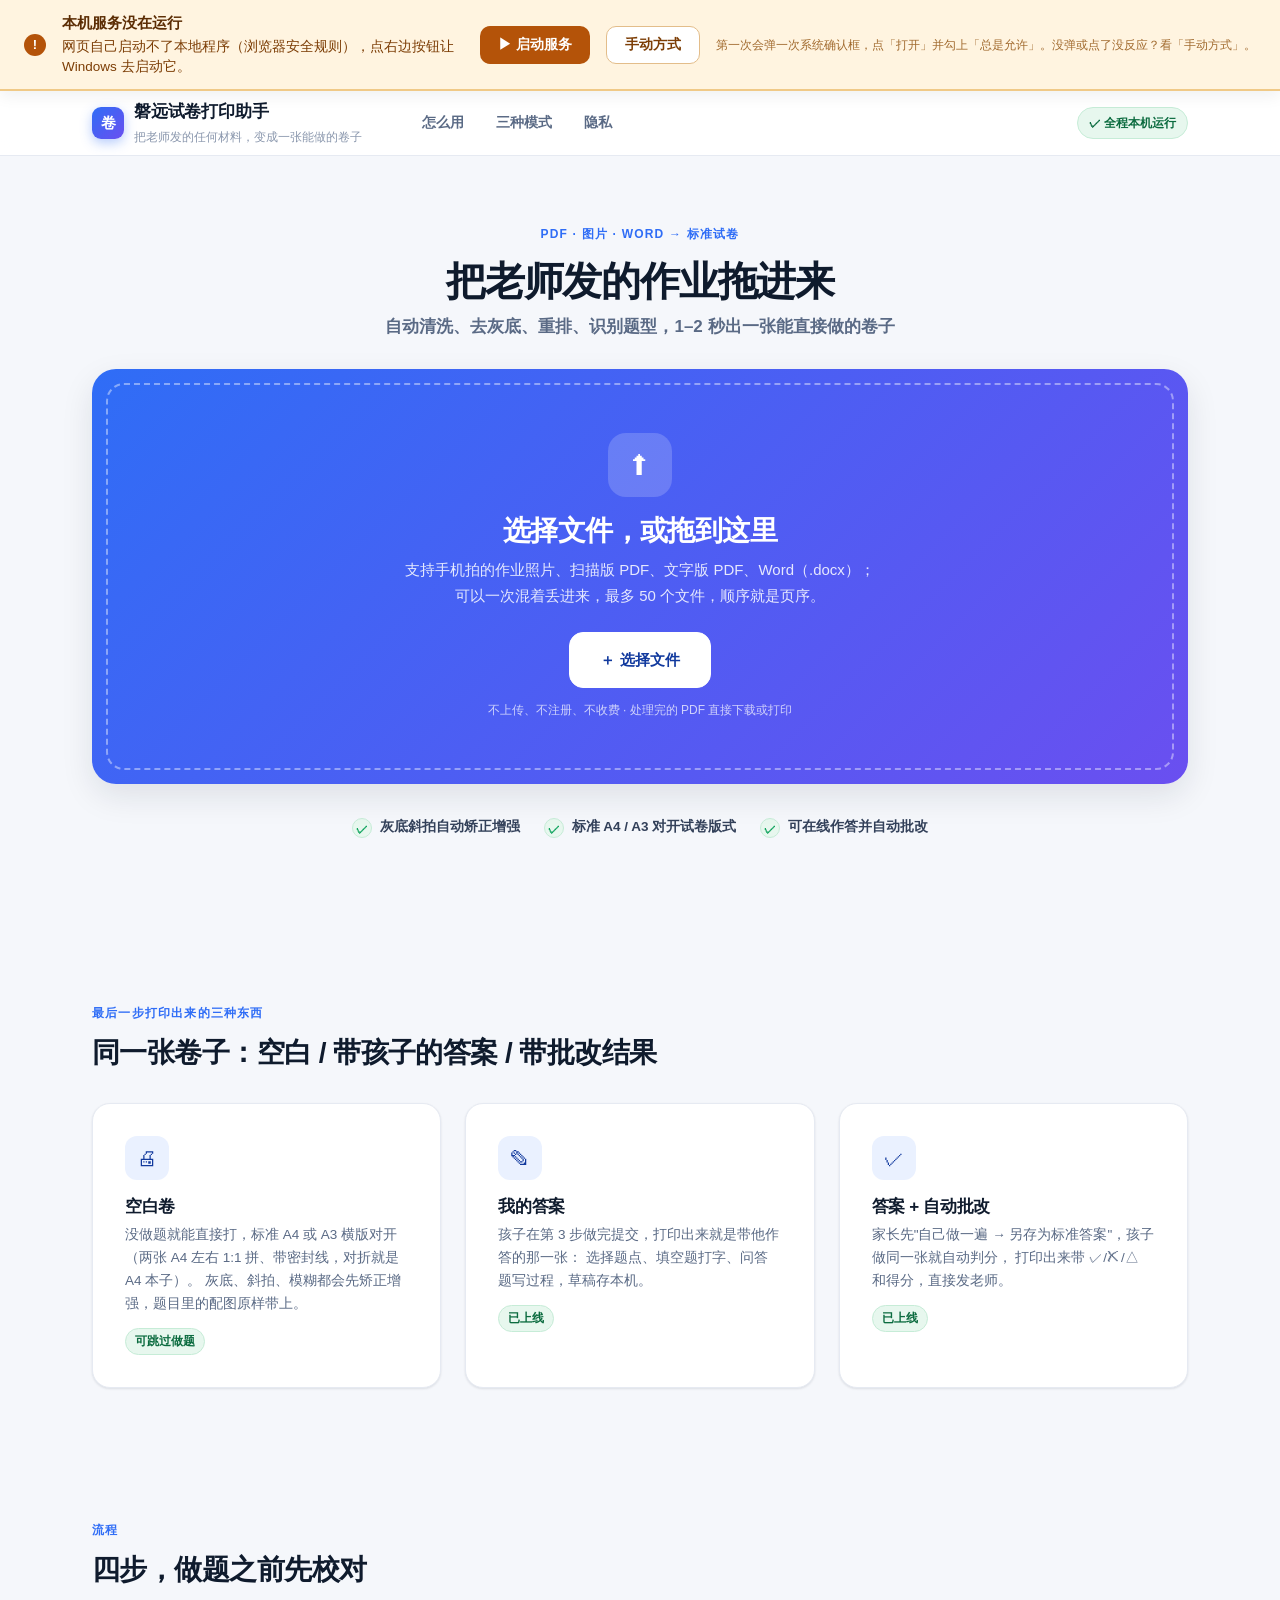
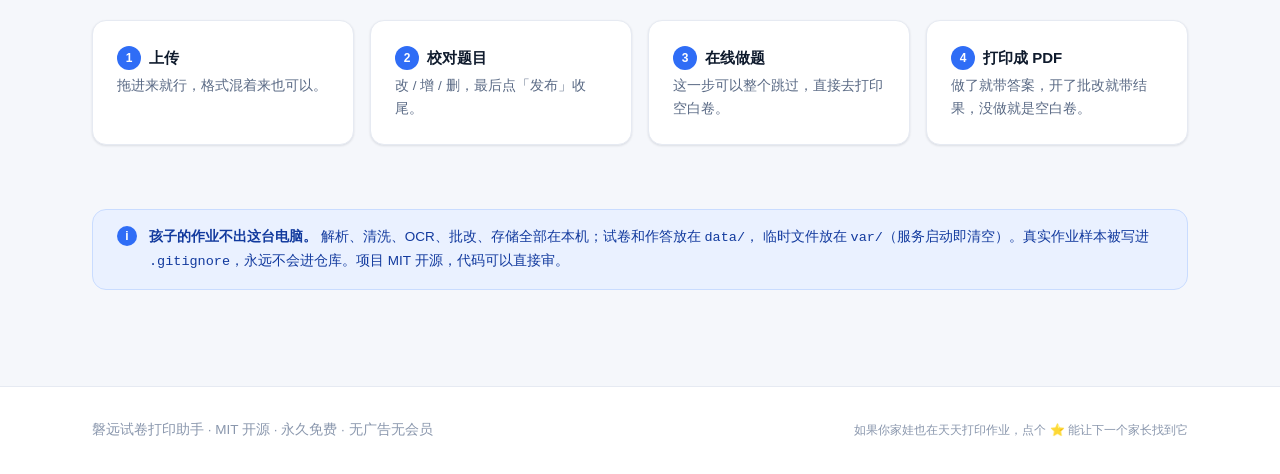
==== commit 2d3389e8: "feat: v1.4.0 Qt desktop shell (bundled Chromium, real drag-drop) + rename 磐远试卷打印助手 Product renamed t" ====
--- a/web/index.html
+++ b/web/index.html
@@ -3,19 +3,20 @@
 <head>
 <meta charset="utf-8">
 <meta name="viewport" content="width=device-width,initial-scale=1">
-<title>磐卷 PaperForge · 老师发什么，磐卷印什么</title>
+<title>磐远试卷打印助手 · 老师发什么，磐远印什么</title>
 <!-- 相对路径：绝对路径 /css/app.css 在 file:// 下会去磁盘根找，样式全丢 -->
 <link rel="stylesheet" href="css/app.css">
 <!-- 服务门闸：本机服务没起来时给一个「启动服务」按钮。
      浏览器不能自己启动本地进程，所以这个按钮走 panjuan:// 协议让 Windows 去拉起服务。-->
 <script src="js/gate.js"></script>
+<script src="js/desktop.js"></script>
 </head>
 <body>
 <nav class="nav">
   <div class="wrap nav__in">
     <a class="logo" href="index.html">
       <span class="logo__mark">卷</span>
-      <span>磐卷 PaperForge<small>把老师发的任何材料，变成一张能做的卷子</small></span>
+      <span>磐远试卷打印助手<small>把老师发的任何材料，变成一张能做的卷子</small></span>
     </a>
     <div class="nav__links">
       <a href="#how">怎么用</a><a href="#modes">三种模式</a><a href="#privacy">隐私</a>
@@ -126,7 +127,7 @@
 
 <footer class="foot">
   <div class="wrap">
-    <span>磐卷 PaperForge · MIT 开源 · 永久免费 · 无广告无会员</span>
+    <span>磐远试卷打印助手 · MIT 开源 · 永久免费 · 无广告无会员</span>
     <span class="spacer"></span>
     <span class="hint">如果你家娃也在天天打印作业，点个 ⭐ 能让下一个家长找到它</span>
   </div>
@@ -191,7 +192,17 @@
     $('#stage').textContent='识别题型失败：'+e.message;
     $('#go').disabled=false;
     const p=document.createElement('p'); p.className='hint'; p.style.marginTop='10px';
-    p.textContent='这份材料出得了版但认不出题目（常见于纯扫描又缺 OCR 引擎）。';
+    // 别一律怪 OCR 引擎：先问服务端引擎到底在不在。不在才那么说；
+    // 在的话就照实说"服务端这一步出错了"并把原话贴出来
+    // （实测误判过一次：真因是 OCR 临时图撞名导致 500，提示却写"常见于缺 OCR 引擎"）。
+    let why='服务端识别这一步出错了，整页版仍可打印。';
+    try{
+      const h=await (await fetch('api/health')).json();
+      why = (h.ocr && h.ocr.ok===false)
+        ? '这台机器的 OCR 引擎不可用（'+(h.ocr.why||'未知原因')+'），扫描页认不出题目。'
+        : '服务端识别时出错：'+e.message;
+    }catch(_e){}
+    p.textContent=why;
     const a=document.createElement('a'); a.href='print.html?task='+tid; a.textContent='先去第 4 步打一张整页版 →';
     p.appendChild(a);
     $('#prog').appendChild(p);
--- a/web/css/app.css
+++ b/web/css/app.css
@@ -1,4 +1,4 @@
-/* 磐卷 PaperForge · 设计系统 v2
+/* 磐远试卷打印助手 · 设计系统 v2
  *
  * 两条硬约束（都是被真实反馈打出来的）：
  *  1) 所有页面引用样式必须用【相对路径】css/app.css。
@@ -284,7 +284,9 @@
   background:var(--brand); color:#fff; display:grid; place-items:center;
   font-size:var(--f-sm); font-weight:800;
 }
-.qcard__title{font-size:var(--f-lg); line-height:1.75; word-break:break-word; color:var(--ink)}
+/* pre-wrap：连线题的条目行靠两个以上空格分格，折叠后孩子就看不出该连哪几个。
+   换行由 stemLines 产出（paper.html 还会再插 <br>），这里保证连续空格不被吞。 */
+.qcard__title{font-size:var(--f-lg); line-height:1.75; word-break:break-word; color:var(--ink); white-space:pre-wrap}
 .qcard__tools{display:flex; gap:var(--s2); flex-wrap:wrap; align-items:center; margin-top:var(--s5);
   padding-top:var(--s4); border-top:1px dashed var(--line)}
 .tags{display:flex; gap:var(--s2); flex-wrap:wrap; margin-top:var(--s2)}
@@ -377,3 +379,27 @@
 .pj-gate__row b{color:#5c2d04;font-size:var(--f-sm)}
 .pj-gate__row code{word-break:break-all}
 .pj-gate__row .pj-gate__sub{flex:1 1 100%;color:#8a5a24}
+
+/* 卷面上画出来的图形符号（★＋★＝20）：系统还原的算式单独一块，
+   必须和题干在视觉上分开——家长要能一眼看出这行不是 OCR 读到的原文。 */
+.symlines{margin:6px 0 2px;padding:6px 10px;border:1px dashed #c9a86a;
+  border-left:3px solid #c9a86a;background:#fffaf0;border-radius:4px}
+.symlines__tip{color:#8a5a24;font-size:var(--f-xs);line-height:1.5}
+.symlines__eq{color:#1f2937;font-size:var(--f-sm);line-height:1.9;letter-spacing:.5px;
+  font-family:"Cambria Math","Segoe UI Symbol","Microsoft YaHei",serif}
+
+/* 数学符号面板：固定在屏幕下方，点题干输入框才浮出来。
+   为什么不用弹出定位跟着光标：卷子上题目一多，跟着跑的面板会被滚动甩开，
+   钉在底部反而稳定 —— 手不用找按钮，扫一眼就有。 */
+.symbar{position:fixed;left:0;right:0;bottom:0;z-index:60;display:flex;flex-wrap:wrap;
+  gap:10px 16px;align-items:center;padding:8px 16px;background:#fff;
+  border-top:1px solid var(--line);box-shadow:0 -4px 16px rgba(16,24,40,.10)}
+.symbar[hidden]{display:none}
+.symbar__grp{display:flex;align-items:center;gap:4px;flex-wrap:wrap}
+.symbar__grp>span{color:var(--muted);font-size:var(--f-xs);margin-right:2px}
+.symbar__k{min-width:30px;height:30px;padding:0 6px;border:1px solid var(--line);
+  border-radius:6px;background:var(--surface-2);color:var(--body);font-size:16px;
+  line-height:1;cursor:pointer;font-family:"Cambria Math","Segoe UI Symbol","Microsoft YaHei",serif}
+.symbar__k:hover{border-color:var(--brand);background:var(--brand-soft)}
+.symbar__close{margin-left:auto;border:0;background:none;color:var(--muted);
+  font-size:20px;line-height:1;cursor:pointer}
